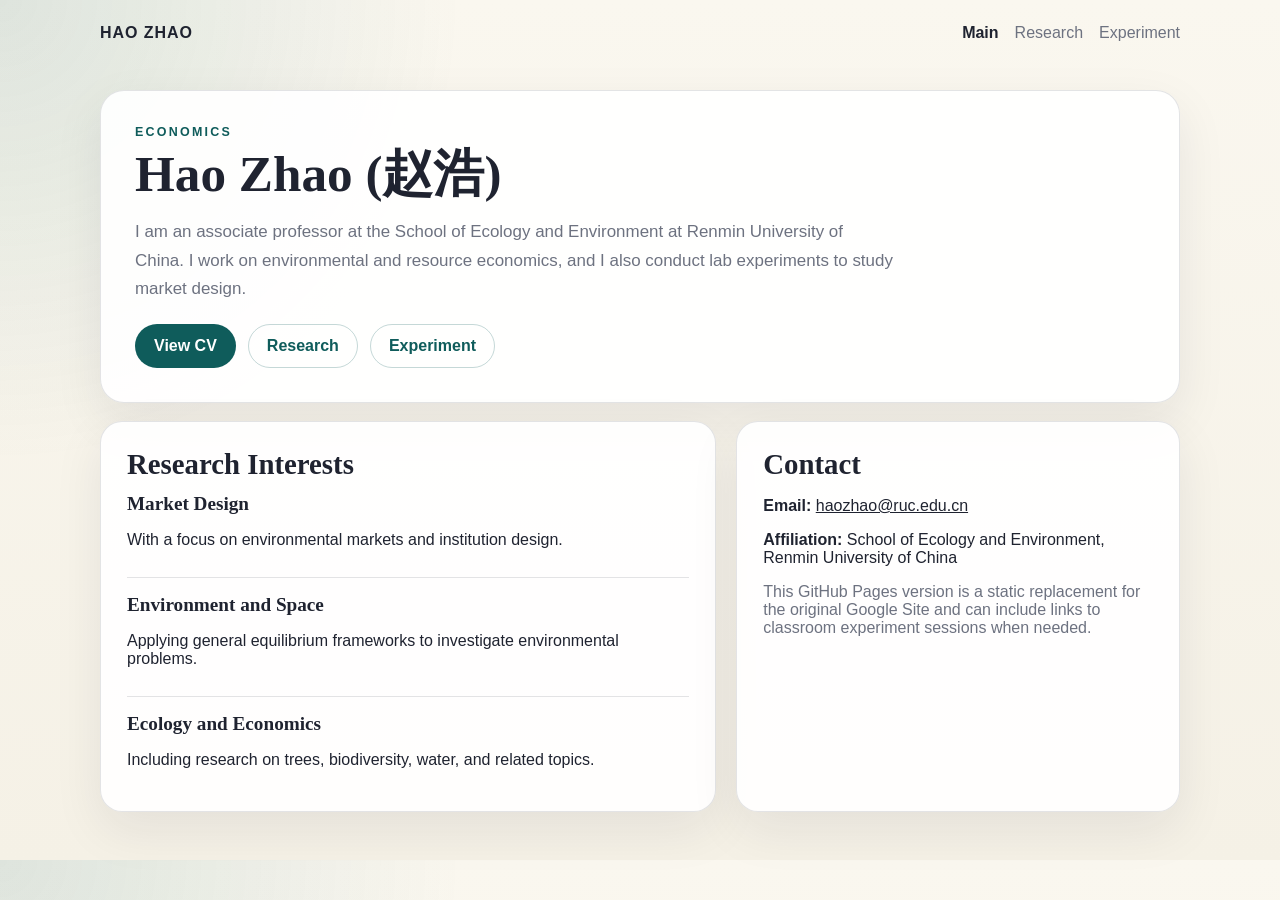
==== index.html @ 8e11f378 "Initial GitHub Pages site" ====
<!doctype html>
<html lang="en">
  <head>
    <meta charset="UTF-8" />
    <meta name="viewport" content="width=device-width, initial-scale=1.0" />
    <title>Hao Zhao | Economics</title>
    <link rel="stylesheet" href="./assets/site.css" />
  </head>
  <body>
    <div class="site-shell">
      <header class="hero">
        <nav class="top-nav">
          <a class="brand" href="./index.html">Hao Zhao</a>
          <div class="nav-links">
            <a href="./index.html" aria-current="page">Main</a>
            <a href="./research.html">Research</a>
            <a href="./experiment.html">Experiment</a>
          </div>
        </nav>

        <div class="hero-copy">
          <p class="eyebrow">Economics</p>
          <h1>Hao Zhao (赵浩)</h1>
          <p class="lead">
            I am an associate professor at the School of Ecology and Environment at Renmin University of
            China. I work on environmental and resource economics, and I also conduct lab experiments to
            study market design.
          </p>
          <div class="action-row">
            <a class="button" href="https://drive.google.com" target="_blank" rel="noreferrer">View CV</a>
            <a class="button secondary" href="./research.html">Research</a>
            <a class="button secondary" href="./experiment.html">Experiment</a>
          </div>
        </div>
      </header>

      <main class="content-grid">
        <section class="panel">
          <h2>Research Interests</h2>
          <div class="interest-list">
            <article>
              <h3>Market Design</h3>
              <p>With a focus on environmental markets and institution design.</p>
            </article>
            <article>
              <h3>Environment and Space</h3>
              <p>Applying general equilibrium frameworks to investigate environmental problems.</p>
            </article>
            <article>
              <h3>Ecology and Economics</h3>
              <p>Including research on trees, biodiversity, water, and related topics.</p>
            </article>
          </div>
        </section>

        <section class="panel">
          <h2>Contact</h2>
          <p><strong>Email:</strong> <a href="mailto:haozhao@ruc.edu.cn">haozhao@ruc.edu.cn</a></p>
          <p>
            <strong>Affiliation:</strong> School of Ecology and Environment, Renmin University of China
          </p>
          <p class="muted-note">
            This GitHub Pages version is a static replacement for the original Google Site and can include
            links to classroom experiment sessions when needed.
          </p>
        </section>
      </main>
    </div>
  </body>
</html>
---- assets/site.css ----
:root {
  --page: #f5f1e6;
  --surface: rgba(255, 255, 255, 0.92);
  --ink: #1f2330;
  --muted: #6d7280;
  --line: rgba(31, 35, 48, 0.12);
  --accent: #0f5c5b;
  --accent-soft: #dcefed;
  --shadow: 0 18px 50px rgba(22, 27, 45, 0.08);
}

* {
  box-sizing: border-box;
}

body {
  margin: 0;
  color: var(--ink);
  background:
    radial-gradient(circle at top left, rgba(15, 92, 91, 0.12), transparent 30%),
    linear-gradient(180deg, #faf7ef 0%, var(--page) 100%);
  font-family: "Avenir Next", "Segoe UI", sans-serif;
}

a {
  color: inherit;
}

.site-shell {
  width: min(1080px, calc(100vw - 32px));
  margin: 0 auto 48px;
}

.hero,
.subhero {
  padding: 24px 0 18px;
}

.top-nav {
  display: flex;
  justify-content: space-between;
  align-items: center;
  gap: 16px;
  margin-bottom: 48px;
}

.brand {
  text-decoration: none;
  font-weight: 700;
  letter-spacing: 0.06em;
  text-transform: uppercase;
}

.nav-links {
  display: flex;
  flex-wrap: wrap;
  gap: 16px;
}

.nav-links a {
  text-decoration: none;
  color: var(--muted);
}

.nav-links a[aria-current="page"] {
  color: var(--ink);
  font-weight: 700;
}

.hero-copy {
  background: var(--surface);
  border: 1px solid var(--line);
  border-radius: 24px;
  padding: 34px;
  box-shadow: var(--shadow);
}

.hero-copy.compact {
  padding: 28px 32px;
}

.eyebrow {
  margin: 0 0 8px;
  letter-spacing: 0.18em;
  text-transform: uppercase;
  color: var(--accent);
  font-size: 0.78rem;
  font-weight: 700;
}

h1,
h2,
h3 {
  margin: 0 0 12px;
  font-family: "Iowan Old Style", "Palatino Linotype", "Book Antiqua", Georgia, serif;
}

h1 {
  font-size: clamp(2.3rem, 4vw, 4rem);
  line-height: 1.05;
}

h2 {
  font-size: 1.8rem;
}

h3 {
  font-size: 1.2rem;
}

.lead {
  max-width: 760px;
  font-size: 1.06rem;
  line-height: 1.7;
  color: var(--muted);
}

.action-row {
  display: flex;
  flex-wrap: wrap;
  gap: 12px;
  margin-top: 20px;
}

.button {
  display: inline-flex;
  align-items: center;
  justify-content: center;
  min-height: 44px;
  padding: 0 18px;
  border-radius: 999px;
  border: 1px solid transparent;
  background: var(--accent);
  color: white;
  text-decoration: none;
  font-weight: 700;
}

.button.secondary {
  background: transparent;
  color: var(--accent);
  border-color: rgba(15, 92, 91, 0.24);
}

.content-grid,
.stack {
  display: grid;
  gap: 20px;
}

.content-grid {
  grid-template-columns: 1.25fr 0.9fr;
}

.panel {
  background: var(--surface);
  border: 1px solid var(--line);
  border-radius: 22px;
  padding: 26px;
  box-shadow: var(--shadow);
}

.interest-list {
  display: grid;
  gap: 16px;
}

.interest-list article {
  padding-bottom: 12px;
  border-bottom: 1px solid var(--line);
}

.interest-list article:last-child {
  border-bottom: none;
  padding-bottom: 0;
}

.paper-list {
  margin: 0;
  padding-left: 18px;
  display: grid;
  gap: 14px;
}

.paper-list li {
  display: grid;
  gap: 4px;
}

.paper-list span {
  color: var(--muted);
  line-height: 1.55;
}

.link-grid {
  display: grid;
  gap: 16px;
}

.link-card {
  padding: 18px;
  border: 1px solid var(--line);
  border-radius: 18px;
  background: linear-gradient(180deg, white 0%, var(--accent-soft) 100%);
}

.muted-note,
code {
  color: var(--muted);
}

code {
  background: rgba(31, 35, 48, 0.06);
  padding: 2px 6px;
  border-radius: 6px;
}

@media (max-width: 860px) {
  .content-grid {
    grid-template-columns: 1fr;
  }

  .top-nav {
    flex-direction: column;
    align-items: flex-start;
  }

  .hero-copy,
  .hero-copy.compact,
  .panel {
    padding: 22px;
  }
}
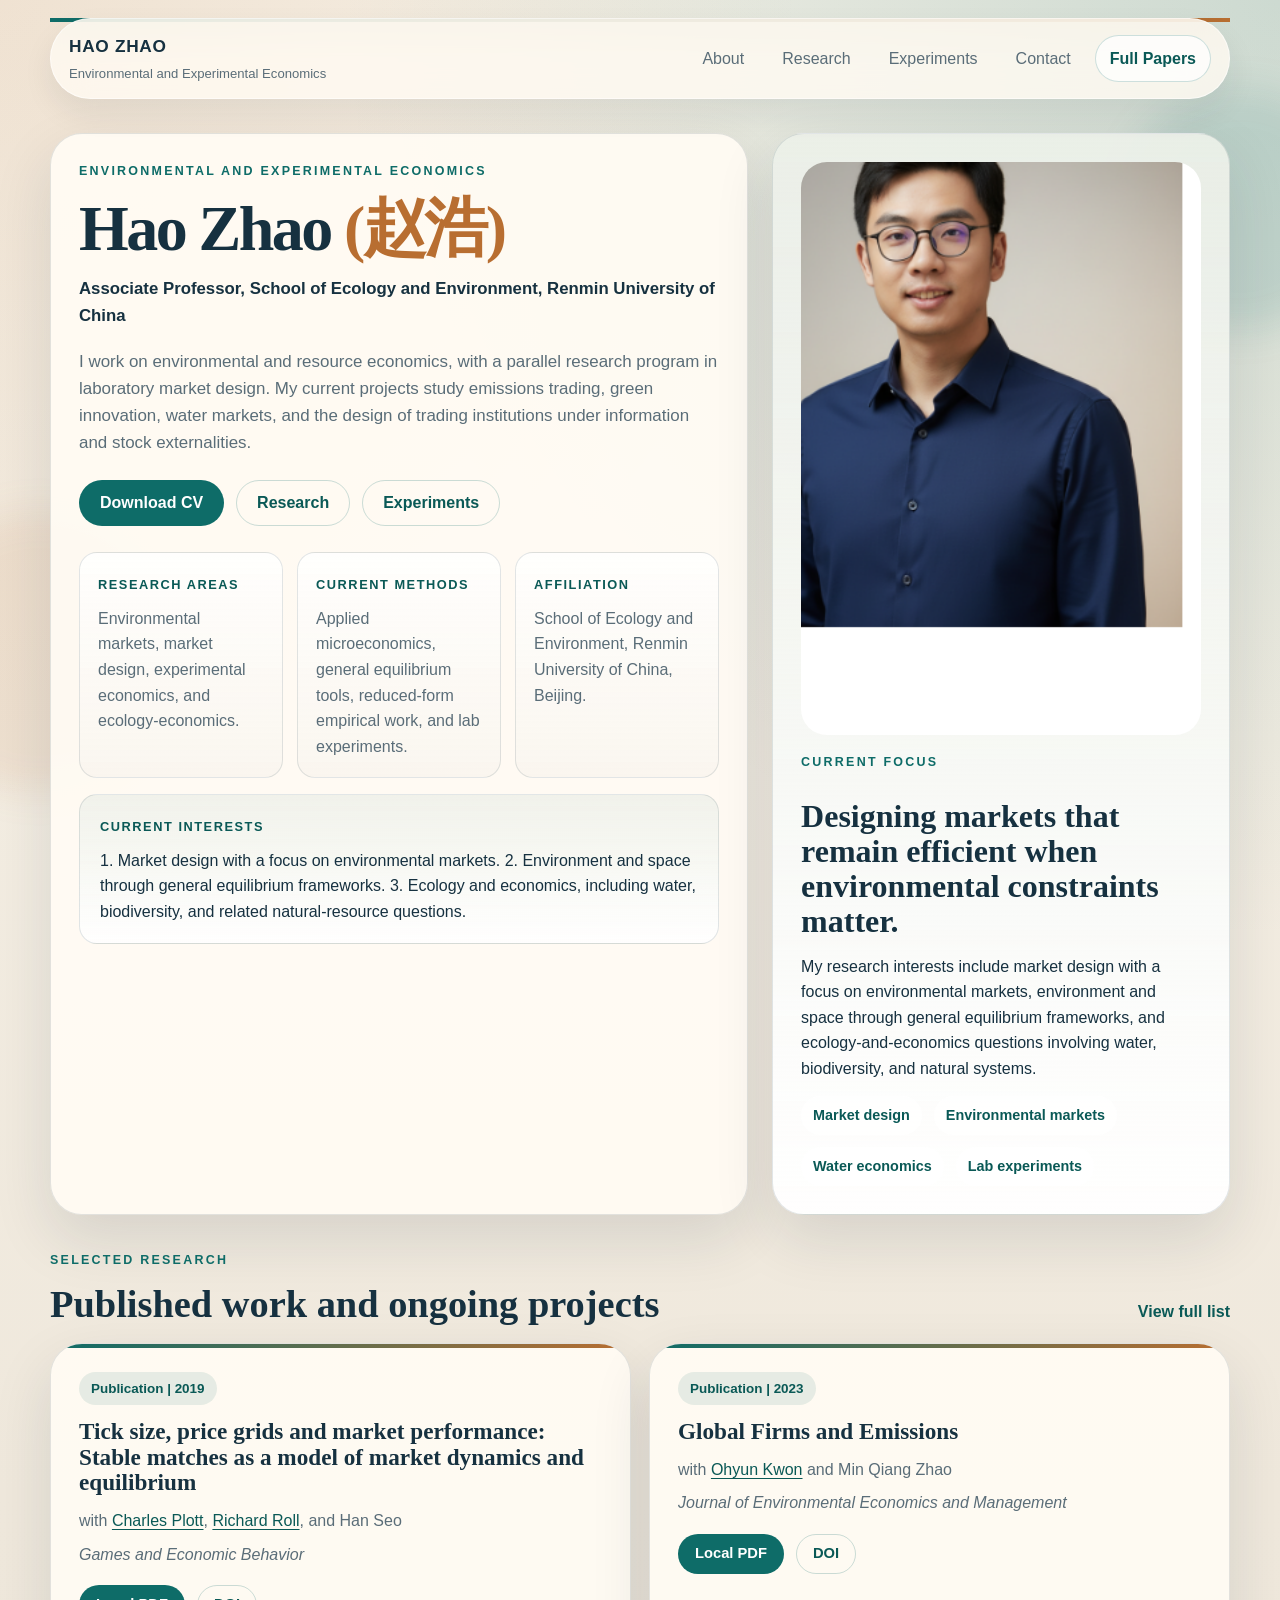
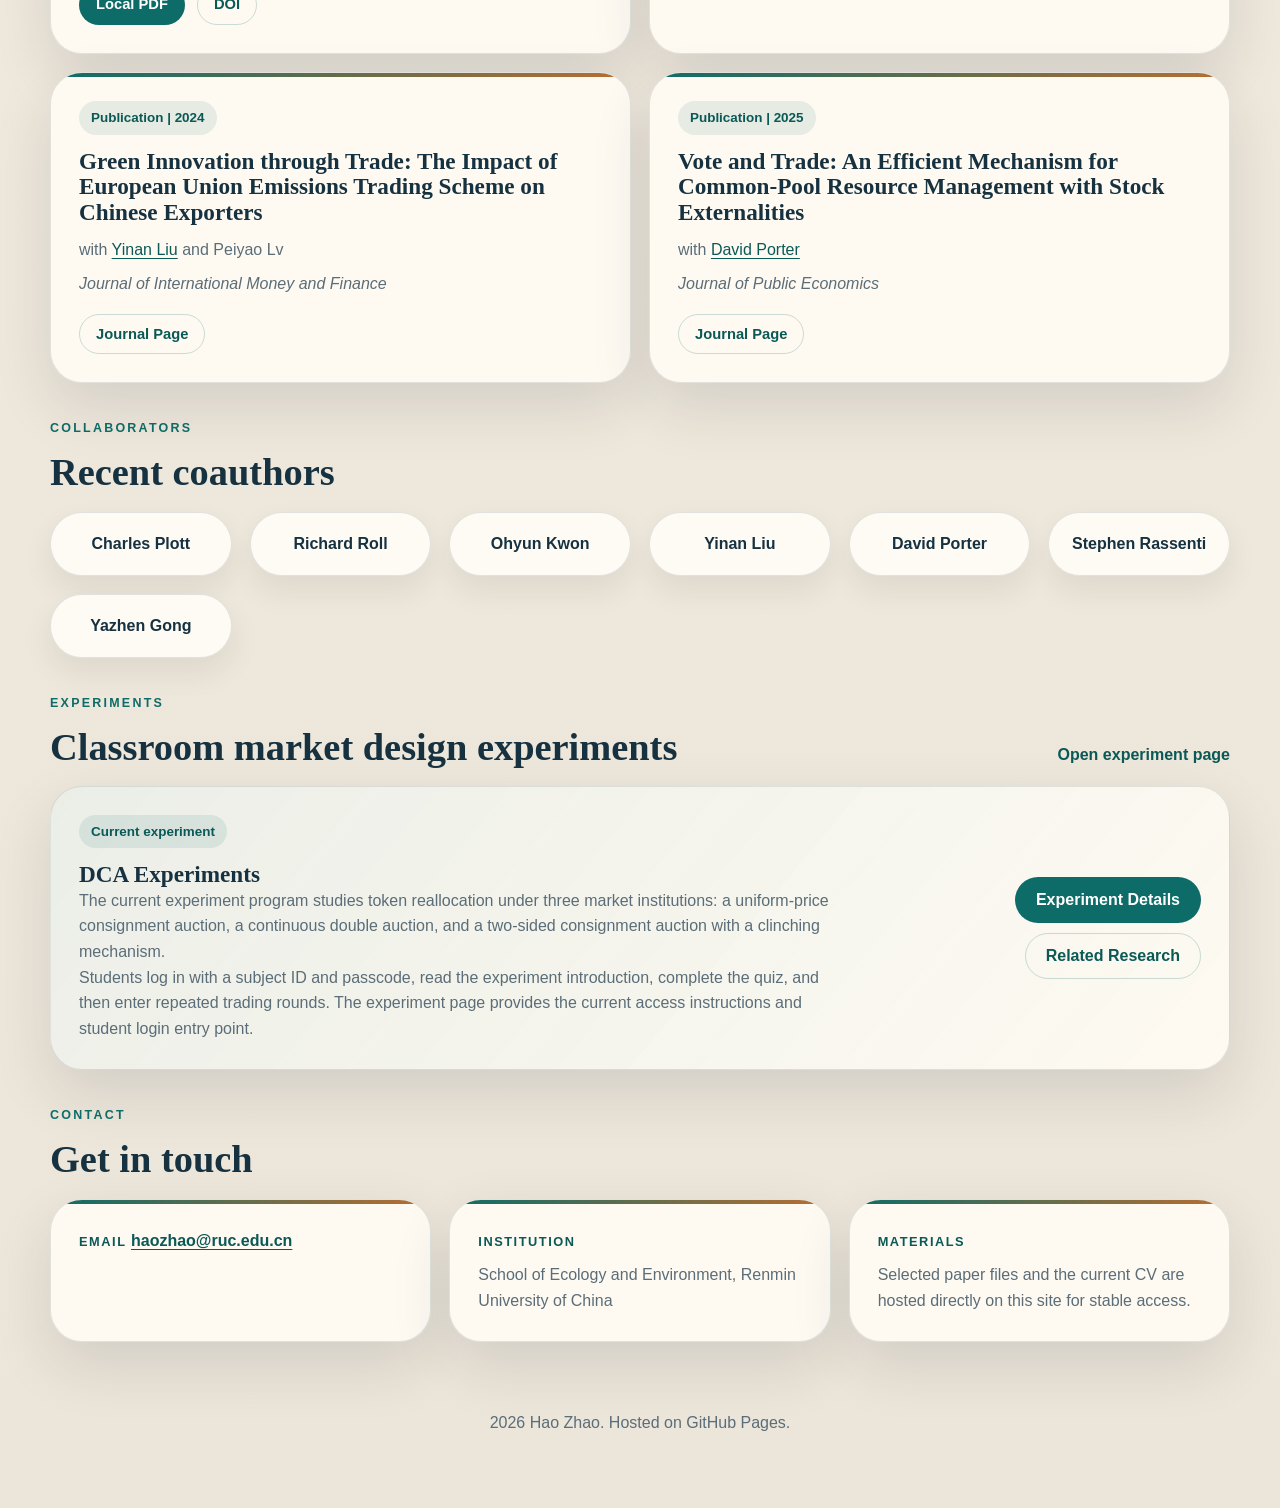
==== commit 01c9fba5: "Redesign personal site and host paper files" ====
--- a/index.html
+++ b/index.html
@@ -3,68 +3,326 @@
   <head>
     <meta charset="UTF-8" />
     <meta name="viewport" content="width=device-width, initial-scale=1.0" />
-    <title>Hao Zhao | Economics</title>
+    <title>Hao Zhao | Environmental and Experimental Economics</title>
+    <meta
+      name="description"
+      content="Hao Zhao is an associate professor at Renmin University of China working on environmental and resource economics, market design, and laboratory experiments."
+    />
     <link rel="stylesheet" href="./assets/site.css" />
   </head>
   <body>
-    <div class="site-shell">
-      <header class="hero">
-        <nav class="top-nav">
-          <a class="brand" href="./index.html">Hao Zhao</a>
-          <div class="nav-links">
-            <a href="./index.html" aria-current="page">Main</a>
-            <a href="./research.html">Research</a>
-            <a href="./experiment.html">Experiment</a>
-          </div>
+    <div class="page-shell">
+      <header class="top-nav">
+        <a class="brand-lockup" href="./index.html" aria-current="page">
+          <span class="brand-name">Hao Zhao</span>
+          <span class="brand-subtitle">Environmental and Experimental Economics</span>
+        </a>
+        <nav class="nav-links" aria-label="Main navigation">
+          <a href="#about">About</a>
+          <a href="#research">Research</a>
+          <a href="#experiments">Experiments</a>
+          <a href="#contact">Contact</a>
+          <a class="nav-button" href="./research.html">Full Papers</a>
         </nav>
-
-        <div class="hero-copy">
-          <p class="eyebrow">Economics</p>
-          <h1>Hao Zhao (赵浩)</h1>
-          <p class="lead">
-            I am an associate professor at the School of Ecology and Environment at Renmin University of
-            China. I work on environmental and resource economics, and I also conduct lab experiments to
-            study market design.
-          </p>
-          <div class="action-row">
-            <a class="button" href="https://drive.google.com" target="_blank" rel="noreferrer">View CV</a>
-            <a class="button secondary" href="./research.html">Research</a>
-            <a class="button secondary" href="./experiment.html">Experiment</a>
-          </div>
-        </div>
       </header>
 
-      <main class="content-grid">
-        <section class="panel">
-          <h2>Research Interests</h2>
-          <div class="interest-list">
-            <article>
-              <h3>Market Design</h3>
-              <p>With a focus on environmental markets and institution design.</p>
-            </article>
-            <article>
-              <h3>Environment and Space</h3>
-              <p>Applying general equilibrium frameworks to investigate environmental problems.</p>
-            </article>
-            <article>
-              <h3>Ecology and Economics</h3>
-              <p>Including research on trees, biodiversity, water, and related topics.</p>
-            </article>
-          </div>
-        </section>
-
-        <section class="panel">
-          <h2>Contact</h2>
-          <p><strong>Email:</strong> <a href="mailto:haozhao@ruc.edu.cn">haozhao@ruc.edu.cn</a></p>
-          <p>
-            <strong>Affiliation:</strong> School of Ecology and Environment, Renmin University of China
-          </p>
-          <p class="muted-note">
-            This GitHub Pages version is a static replacement for the original Google Site and can include
-            links to classroom experiment sessions when needed.
-          </p>
+      <main>
+        <section class="hero-grid" id="about">
+          <article class="hero-panel hero-copy">
+            <p class="eyebrow">Environmental and Experimental Economics</p>
+            <h1 class="hero-title">Hao Zhao <span>(赵浩)</span></h1>
+            <p class="hero-subtitle">
+              Associate Professor, School of Ecology and Environment, Renmin University of China
+            </p>
+            <p class="hero-lead">
+              I work on environmental and resource economics, with a parallel research program in
+              laboratory market design. My current projects study emissions trading, green innovation,
+              water markets, and the design of trading institutions under information and stock
+              externalities.
+            </p>
+            <div class="hero-actions">
+              <a class="button" href="./assets/files/Hao_Zhao_CV.pdf" target="_blank" rel="noreferrer"
+                >Download CV</a
+              >
+              <a class="button secondary" href="./research.html">Research</a>
+              <a class="button secondary" href="./experiment.html">Experiments</a>
+            </div>
+            <div class="detail-grid">
+              <article class="detail-card">
+                <span class="detail-label">Research areas</span>
+                <p>Environmental markets, market design, experimental economics, and ecology-economics.</p>
+              </article>
+              <article class="detail-card">
+                <span class="detail-label">Current methods</span>
+                <p>Applied microeconomics, general equilibrium tools, reduced-form empirical work, and lab experiments.</p>
+              </article>
+              <article class="detail-card">
+                <span class="detail-label">Affiliation</span>
+                <p>School of Ecology and Environment, Renmin University of China, Beijing.</p>
+              </article>
+            </div>
+            <div class="hero-note">
+              <span class="detail-label">Current interests</span>
+              <p>
+                1. Market design with a focus on environmental markets. 2. Environment and space through
+                general equilibrium frameworks. 3. Ecology and economics, including water, biodiversity,
+                and related natural-resource questions.
+              </p>
+            </div>
+          </article>
+
+          <aside class="hero-panel profile-panel">
+            <div class="portrait-frame">
+              <img src="./assets/images/hao-zhao.png" alt="Portrait of Hao Zhao" />
+            </div>
+            <div class="profile-copy">
+              <p class="eyebrow">Current Focus</p>
+              <h2>Designing markets that remain efficient when environmental constraints matter.</h2>
+              <p>
+                My research interests include market design with a focus on environmental markets,
+                environment and space through general equilibrium frameworks, and ecology-and-economics
+                questions involving water, biodiversity, and natural systems.
+              </p>
+              <div class="tag-row" aria-label="Research themes">
+                <span class="tag">Market design</span>
+                <span class="tag">Environmental markets</span>
+                <span class="tag">Water economics</span>
+                <span class="tag">Lab experiments</span>
+              </div>
+            </div>
+          </aside>
+        </section>
+
+        <section class="section" id="research">
+          <div class="section-head">
+            <div>
+              <p class="eyebrow">Selected Research</p>
+              <h2>Published work and ongoing projects</h2>
+            </div>
+            <a class="text-link" href="./research.html">View full list</a>
+          </div>
+          <div class="card-grid publication-grid">
+            <article class="paper-card">
+              <span class="paper-badge">Publication | 2019</span>
+              <h3>
+                Tick size, price grids and market performance: Stable matches as a model of market
+                dynamics and equilibrium
+              </h3>
+              <p class="paper-meta">
+                with
+                <a href="https://www.hss.caltech.edu/people/charles-r-plott" target="_blank" rel="noreferrer"
+                  >Charles Plott</a
+                >,
+                <a
+                  href="https://www.anderson.ucla.edu/faculty-and-research/finance/faculty/roll"
+                  target="_blank"
+                  rel="noreferrer"
+                  >Richard Roll</a
+                >, and Han Seo
+              </p>
+              <p class="paper-venue">Games and Economic Behavior</p>
+              <div class="paper-actions">
+                <a
+                  class="button small"
+                  href="./assets/files/tick-size-price-grids-and-market-performance.pdf"
+                  target="_blank"
+                  rel="noreferrer"
+                  >Local PDF</a
+                >
+                <a
+                  class="button small secondary"
+                  href="https://doi.org/10.1016/j.geb.2019.08.004"
+                  target="_blank"
+                  rel="noreferrer"
+                  >DOI</a
+                >
+              </div>
+            </article>
+
+            <article class="paper-card">
+              <span class="paper-badge">Publication | 2023</span>
+              <h3>Global Firms and Emissions</h3>
+              <p class="paper-meta">
+                with
+                <a href="https://www.lebow.drexel.edu/people/ohyunkwon" target="_blank" rel="noreferrer"
+                  >Ohyun Kwon</a
+                >
+                and Min Qiang Zhao
+              </p>
+              <p class="paper-venue">Journal of Environmental Economics and Management</p>
+              <div class="paper-actions">
+                <a
+                  class="button small"
+                  href="./assets/files/global-firms-and-emissions.pdf"
+                  target="_blank"
+                  rel="noreferrer"
+                  >Local PDF</a
+                >
+                <a
+                  class="button small secondary"
+                  href="https://doi.org/10.1016/j.jeem.2022.102772"
+                  target="_blank"
+                  rel="noreferrer"
+                  >DOI</a
+                >
+              </div>
+            </article>
+
+            <article class="paper-card">
+              <span class="paper-badge">Publication | 2024</span>
+              <h3>
+                Green Innovation through Trade: The Impact of European Union Emissions Trading Scheme on
+                Chinese Exporters
+              </h3>
+              <p class="paper-meta">
+                with
+                <a
+                  href="https://ae.ruc.edu.cn/home/People/Faculty/SortbyDepartment/ResearchInstituteofPeaceandDevelopmentEconomics/SDGandDevelopmentStrategiesandAidsofLessDevelopedAreas/liuyinanP/index.htm"
+                  target="_blank"
+                  rel="noreferrer"
+                  >Yinan Liu</a
+                >
+                and Peiyao Lv
+              </p>
+              <p class="paper-venue">Journal of International Money and Finance</p>
+              <div class="paper-actions">
+                <a
+                  class="button small secondary"
+                  href="https://doi.org/10.1016/j.jimonfin.2024.103215"
+                  target="_blank"
+                  rel="noreferrer"
+                  >Journal Page</a
+                >
+              </div>
+            </article>
+
+            <article class="paper-card">
+              <span class="paper-badge">Publication | 2025</span>
+              <h3>
+                Vote and Trade: An Efficient Mechanism for Common-Pool Resource Management with Stock
+                Externalities
+              </h3>
+              <p class="paper-meta">
+                with
+                <a href="https://www.chapman.edu/our-faculty/david-porter.aspx" target="_blank" rel="noreferrer"
+                  >David Porter</a
+                >
+              </p>
+              <p class="paper-venue">Journal of Public Economics</p>
+              <div class="paper-actions">
+                <a
+                  class="button small secondary"
+                  href="https://doi.org/10.1016/j.jpubeco.2025.105448"
+                  target="_blank"
+                  rel="noreferrer"
+                  >Journal Page</a
+                >
+              </div>
+            </article>
+          </div>
+        </section>
+
+        <section class="section">
+          <div class="section-head">
+            <div>
+              <p class="eyebrow">Collaborators</p>
+              <h2>Recent coauthors</h2>
+            </div>
+          </div>
+          <div class="coauthor-grid">
+            <a class="coauthor-pill" href="https://www.hss.caltech.edu/people/charles-r-plott" target="_blank" rel="noreferrer"
+              >Charles Plott</a
+            >
+            <a
+              class="coauthor-pill"
+              href="https://www.anderson.ucla.edu/faculty-and-research/finance/faculty/roll"
+              target="_blank"
+              rel="noreferrer"
+              >Richard Roll</a
+            >
+            <a class="coauthor-pill" href="https://www.lebow.drexel.edu/people/ohyunkwon" target="_blank" rel="noreferrer"
+              >Ohyun Kwon</a
+            >
+            <a
+              class="coauthor-pill"
+              href="https://ae.ruc.edu.cn/home/People/Faculty/SortbyDepartment/ResearchInstituteofPeaceandDevelopmentEconomics/SDGandDevelopmentStrategiesandAidsofLessDevelopedAreas/liuyinanP/index.htm"
+              target="_blank"
+              rel="noreferrer"
+              >Yinan Liu</a
+            >
+            <a class="coauthor-pill" href="https://www.chapman.edu/our-faculty/david-porter.aspx" target="_blank" rel="noreferrer"
+              >David Porter</a
+            >
+            <a class="coauthor-pill" href="https://www.chapman.edu/our-faculty/stephen-rassenti.aspx" target="_blank" rel="noreferrer"
+              >Stephen Rassenti</a
+            >
+            <a class="coauthor-pill" href="https://see.ruc.edu.cn/en/Faculty/DepartmentofEcologicalandEnvironmentalEconomics/index.htm" target="_blank" rel="noreferrer"
+              >Yazhen Gong</a
+            >
+          </div>
+        </section>
+
+        <section class="section" id="experiments">
+          <div class="section-head">
+            <div>
+              <p class="eyebrow">Experiments</p>
+              <h2>Classroom market design experiments</h2>
+            </div>
+            <a class="text-link" href="./experiment.html">Open experiment page</a>
+          </div>
+          <article class="feature-panel">
+            <div class="feature-copy">
+              <span class="paper-badge">Current experiment</span>
+              <h3>DCA Experiments</h3>
+              <p>
+                The current experiment program studies token reallocation under three market institutions:
+                a uniform-price consignment auction, a continuous double auction, and a two-sided
+                consignment auction with a clinching mechanism.
+              </p>
+              <p>
+                Students log in with a subject ID and passcode, read the experiment introduction, complete
+                the quiz, and then enter repeated trading rounds. The experiment page provides the current
+                access instructions and student login entry point.
+              </p>
+            </div>
+            <div class="feature-actions">
+              <a class="button" href="./experiment.html">Experiment Details</a>
+              <a class="button secondary" href="./research.html">Related Research</a>
+            </div>
+          </article>
+        </section>
+
+        <section class="section" id="contact">
+          <div class="section-head">
+            <div>
+              <p class="eyebrow">Contact</p>
+              <h2>Get in touch</h2>
+            </div>
+          </div>
+          <div class="contact-grid">
+            <article class="contact-card">
+              <span class="detail-label">Email</span>
+              <a class="contact-link" href="mailto:haozhao@ruc.edu.cn">haozhao@ruc.edu.cn</a>
+            </article>
+            <article class="contact-card">
+              <span class="detail-label">Institution</span>
+              <p>School of Ecology and Environment, Renmin University of China</p>
+            </article>
+            <article class="contact-card">
+              <span class="detail-label">Materials</span>
+              <p>
+                Selected paper files and the current CV are hosted directly on this site for stable access.
+              </p>
+            </article>
+          </div>
         </section>
       </main>
+
+      <footer class="site-footer">
+        <p><span id="current-year"></span> Hao Zhao. Hosted on GitHub Pages.</p>
+      </footer>
     </div>
+
+    <script src="./assets/site.js"></script>
   </body>
 </html>
--- a/assets/site.css
+++ b/assets/site.css
@@ -1,233 +1,667 @@
 :root {
-  --page: #f5f1e6;
-  --surface: rgba(255, 255, 255, 0.92);
-  --ink: #1f2330;
-  --muted: #6d7280;
-  --line: rgba(31, 35, 48, 0.12);
-  --accent: #0f5c5b;
-  --accent-soft: #dcefed;
-  --shadow: 0 18px 50px rgba(22, 27, 45, 0.08);
+  --bg: #efe8dc;
+  --bg-deep: #e4dac8;
+  --surface: rgba(255, 251, 244, 0.94);
+  --surface-strong: #fffdf8;
+  --ink: #163140;
+  --muted: #5a6d78;
+  --line: rgba(22, 49, 64, 0.12);
+  --accent: #0e6c68;
+  --accent-strong: #0a5956;
+  --warm: #b86e31;
+  --shadow: 0 24px 60px rgba(23, 40, 54, 0.12);
+  --shadow-soft: 0 14px 30px rgba(23, 40, 54, 0.08);
+  --radius-xl: 32px;
+  --radius-lg: 24px;
+  --radius-md: 18px;
 }
 
 * {
   box-sizing: border-box;
+}
+
+html {
+  scroll-behavior: smooth;
 }
 
 body {
   margin: 0;
   color: var(--ink);
   background:
-    radial-gradient(circle at top left, rgba(15, 92, 91, 0.12), transparent 30%),
-    linear-gradient(180deg, #faf7ef 0%, var(--page) 100%);
-  font-family: "Avenir Next", "Segoe UI", sans-serif;
+    radial-gradient(circle at top left, rgba(184, 110, 49, 0.12), transparent 24%),
+    radial-gradient(circle at top right, rgba(14, 108, 104, 0.18), transparent 28%),
+    linear-gradient(180deg, #f7f2e8 0%, var(--bg) 48%, #ece5d9 100%);
+  font-family: Aptos, "Segoe UI", Tahoma, sans-serif;
+  line-height: 1.6;
+}
+
+body::before,
+body::after {
+  content: "";
+  position: fixed;
+  pointer-events: none;
+  z-index: 0;
+  filter: blur(18px);
+}
+
+body::before {
+  top: 10%;
+  right: -80px;
+  width: 240px;
+  height: 240px;
+  border-radius: 50%;
+  background: rgba(14, 108, 104, 0.12);
+}
+
+body::after {
+  bottom: 12%;
+  left: -100px;
+  width: 280px;
+  height: 280px;
+  border-radius: 50%;
+  background: rgba(184, 110, 49, 0.1);
+}
+
+img {
+  display: block;
+  max-width: 100%;
 }
 
 a {
   color: inherit;
-}
-
-.site-shell {
-  width: min(1080px, calc(100vw - 32px));
-  margin: 0 auto 48px;
-}
-
-.hero,
-.subhero {
-  padding: 24px 0 18px;
+  text-decoration-thickness: 0.08em;
+  text-underline-offset: 0.18em;
+}
+
+p {
+  margin: 0;
+}
+
+h1,
+h2,
+h3 {
+  margin: 0;
+  font-family: "Palatino Linotype", "Book Antiqua", Georgia, serif;
+  line-height: 1.1;
+}
+
+.page-shell {
+  position: relative;
+  z-index: 1;
+  width: min(1180px, calc(100vw - 32px));
+  margin: 0 auto;
+  padding-bottom: 72px;
 }
 
 .top-nav {
+  position: sticky;
+  top: 14px;
+  z-index: 20;
   display: flex;
   justify-content: space-between;
   align-items: center;
-  gap: 16px;
-  margin-bottom: 48px;
-}
-
-.brand {
+  gap: 18px;
+  margin: 18px 0 34px;
+  padding: 14px 18px;
+  border: 1px solid rgba(255, 255, 255, 0.55);
+  border-radius: 999px;
+  background: rgba(255, 250, 242, 0.82);
+  backdrop-filter: blur(18px);
+  box-shadow: var(--shadow-soft);
+}
+
+.brand-lockup {
+  display: grid;
+  gap: 2px;
   text-decoration: none;
-  font-weight: 700;
-  letter-spacing: 0.06em;
+}
+
+.brand-name {
+  font-size: 1.08rem;
+  font-weight: 800;
+  letter-spacing: 0.04em;
   text-transform: uppercase;
+}
+
+.brand-subtitle {
+  color: var(--muted);
+  font-size: 0.82rem;
 }
 
 .nav-links {
   display: flex;
   flex-wrap: wrap;
-  gap: 16px;
+  align-items: center;
+  justify-content: flex-end;
+  gap: 10px;
 }
 
 .nav-links a {
+  padding: 10px 14px;
+  border-radius: 999px;
+  color: var(--muted);
   text-decoration: none;
-  color: var(--muted);
+  transition:
+    background 0.2s ease,
+    color 0.2s ease,
+    transform 0.2s ease;
+}
+
+.nav-links a:hover,
+.nav-links a:focus-visible {
+  color: var(--ink);
+  background: rgba(255, 255, 255, 0.72);
+  transform: translateY(-1px);
 }
 
 .nav-links a[aria-current="page"] {
   color: var(--ink);
-  font-weight: 700;
-}
-
-.hero-copy {
+  background: rgba(14, 108, 104, 0.1);
+  font-weight: 700;
+}
+
+.nav-button {
+  border: 1px solid rgba(14, 108, 104, 0.2);
+  color: var(--accent-strong) !important;
+  background: rgba(255, 255, 255, 0.72);
+  font-weight: 700;
+}
+
+.hero-grid,
+.subhero-grid {
+  display: grid;
+  gap: 24px;
+  margin-bottom: 30px;
+}
+
+.hero-grid {
+  grid-template-columns: minmax(0, 1.25fr) minmax(300px, 0.82fr);
+}
+
+.subhero-grid {
+  grid-template-columns: minmax(0, 1.22fr) minmax(280px, 0.78fr);
+}
+
+.hero-panel,
+.feature-panel,
+.contact-card,
+.paper-card,
+.info-card,
+.step-card,
+.detail-card,
+.live-access-card,
+.sidebar-note {
+  border: 1px solid var(--line);
+  border-radius: var(--radius-xl);
   background: var(--surface);
-  border: 1px solid var(--line);
-  border-radius: 24px;
-  padding: 34px;
   box-shadow: var(--shadow);
 }
 
-.hero-copy.compact {
-  padding: 28px 32px;
+.hero-copy,
+.profile-panel,
+.sidebar-note,
+.feature-panel,
+.contact-card,
+.paper-card,
+.info-card,
+.step-card,
+.live-access-card {
+  padding: 28px;
 }
 
 .eyebrow {
-  margin: 0 0 8px;
+  margin-bottom: 12px;
+  color: var(--accent);
+  font-size: 0.78rem;
+  font-weight: 800;
   letter-spacing: 0.18em;
   text-transform: uppercase;
-  color: var(--accent);
-  font-size: 0.78rem;
-  font-weight: 700;
-}
-
-h1,
-h2,
-h3 {
-  margin: 0 0 12px;
-  font-family: "Iowan Old Style", "Palatino Linotype", "Book Antiqua", Georgia, serif;
-}
-
-h1 {
-  font-size: clamp(2.3rem, 4vw, 4rem);
-  line-height: 1.05;
-}
-
-h2 {
-  font-size: 1.8rem;
-}
-
-h3 {
-  font-size: 1.2rem;
-}
-
-.lead {
-  max-width: 760px;
+}
+
+.hero-title {
+  font-size: clamp(2.8rem, 5vw, 4.8rem);
+  letter-spacing: -0.04em;
+}
+
+.hero-title span {
+  color: var(--warm);
+}
+
+.hero-subtitle {
+  margin-top: 12px;
+  color: var(--ink);
+  font-size: 1.05rem;
+  font-weight: 700;
+}
+
+.hero-lead {
+  margin-top: 18px;
+  max-width: 720px;
+  color: var(--muted);
   font-size: 1.06rem;
-  line-height: 1.7;
-  color: var(--muted);
-}
-
-.action-row {
+}
+
+.hero-actions,
+.paper-actions,
+.tag-row {
   display: flex;
   flex-wrap: wrap;
   gap: 12px;
-  margin-top: 20px;
+}
+
+.hero-actions {
+  margin-top: 24px;
 }
 
 .button {
   display: inline-flex;
   align-items: center;
   justify-content: center;
-  min-height: 44px;
-  padding: 0 18px;
+  min-height: 46px;
+  padding: 0 20px;
   border-radius: 999px;
   border: 1px solid transparent;
   background: var(--accent);
-  color: white;
+  color: #fff;
+  font-weight: 700;
   text-decoration: none;
-  font-weight: 700;
+  transition:
+    transform 0.2s ease,
+    box-shadow 0.2s ease,
+    background 0.2s ease;
+}
+
+.button:hover,
+.button:focus-visible {
+  transform: translateY(-1px);
+  box-shadow: 0 14px 24px rgba(14, 108, 104, 0.24);
+  background: var(--accent-strong);
 }
 
 .button.secondary {
   background: transparent;
-  color: var(--accent);
-  border-color: rgba(15, 92, 91, 0.24);
-}
-
-.content-grid,
-.stack {
-  display: grid;
+  color: var(--accent-strong);
+  border-color: rgba(14, 108, 104, 0.22);
+  box-shadow: none;
+}
+
+.button.secondary:hover,
+.button.secondary:focus-visible {
+  background: rgba(14, 108, 104, 0.08);
+}
+
+.button.small {
+  min-height: 40px;
+  padding: 0 16px;
+  font-size: 0.92rem;
+}
+
+.text-link {
+  color: var(--accent-strong);
+  font-weight: 700;
+  text-decoration: none;
+}
+
+.detail-grid {
+  display: grid;
+  grid-template-columns: repeat(3, minmax(0, 1fr));
+  gap: 14px;
+  margin-top: 26px;
+}
+
+.hero-note {
+  margin-top: 16px;
+  padding: 18px 20px;
+  border: 1px solid var(--line);
+  border-radius: var(--radius-md);
+  background: linear-gradient(180deg, rgba(14, 108, 104, 0.06), rgba(255, 255, 255, 0.9));
+}
+
+.detail-card {
+  padding: 18px;
+  border-radius: var(--radius-md);
+  background: linear-gradient(180deg, rgba(255, 255, 255, 0.8), rgba(250, 246, 239, 0.95));
+  box-shadow: none;
+}
+
+.detail-label {
+  display: inline-block;
+  margin-bottom: 10px;
+  color: var(--accent-strong);
+  font-size: 0.8rem;
+  font-weight: 800;
+  letter-spacing: 0.12em;
+  text-transform: uppercase;
+}
+
+.profile-panel {
+  display: grid;
+  gap: 18px;
+  align-content: start;
+  background:
+    linear-gradient(180deg, rgba(14, 108, 104, 0.08), rgba(255, 255, 255, 0.92)),
+    var(--surface);
+}
+
+.portrait-frame {
+  overflow: hidden;
+  border-radius: 26px;
+  background: #ded6c8;
+  min-height: 420px;
+}
+
+.portrait-frame img {
+  width: 100%;
+  height: 100%;
+  object-fit: cover;
+}
+
+.profile-copy {
+  display: grid;
+  gap: 14px;
+}
+
+.profile-copy h2 {
+  font-size: 2rem;
+}
+
+.tag {
+  padding: 8px 12px;
+  border-radius: 999px;
+  background: rgba(255, 255, 255, 0.9);
+  color: var(--accent-strong);
+  font-size: 0.9rem;
+  font-weight: 700;
+}
+
+.section,
+.section-block {
+  margin-top: 36px;
+}
+
+.section-head {
+  display: flex;
+  justify-content: space-between;
+  align-items: end;
   gap: 20px;
-}
-
-.content-grid {
-  grid-template-columns: 1.25fr 0.9fr;
-}
-
-.panel {
-  background: var(--surface);
+  margin-bottom: 18px;
+}
+
+.section-head h2 {
+  font-size: clamp(2rem, 3vw, 3rem);
+}
+
+.card-grid,
+.paper-grid,
+.contact-grid,
+.coauthor-grid,
+.step-grid {
+  display: grid;
+  gap: 18px;
+}
+
+.publication-grid {
+  grid-template-columns: repeat(2, minmax(0, 1fr));
+}
+
+.paper-grid {
+  grid-template-columns: repeat(2, minmax(0, 1fr));
+}
+
+.paper-grid.single-column {
+  grid-template-columns: 1fr;
+}
+
+.paper-card,
+.info-card,
+.step-card,
+.contact-card {
+  position: relative;
+  overflow: hidden;
+}
+
+.paper-card::before,
+.info-card::before,
+.contact-card::before,
+.step-card::before,
+.feature-panel::before,
+.live-access-card::before {
+  content: "";
+  position: absolute;
+  inset: 0 auto auto 0;
+  width: 100%;
+  height: 4px;
+  background: linear-gradient(90deg, var(--accent), var(--warm));
+}
+
+.paper-badge {
+  display: inline-flex;
+  align-items: center;
+  width: fit-content;
+  padding: 6px 12px;
+  border-radius: 999px;
+  background: rgba(14, 108, 104, 0.1);
+  color: var(--accent-strong);
+  font-size: 0.84rem;
+  font-weight: 800;
+}
+
+.paper-card h3,
+.info-card h3,
+.step-card h3,
+.feature-panel h3 {
+  margin-top: 14px;
+  font-size: 1.45rem;
+}
+
+.paper-meta,
+.paper-venue,
+.info-card p,
+.step-card p,
+.contact-card p,
+.sidebar-note p,
+.feature-panel p,
+.detail-card p {
+  color: var(--muted);
+}
+
+.paper-meta {
+  margin-top: 12px;
+}
+
+.paper-meta a {
+  color: var(--accent-strong);
+}
+
+.paper-venue {
+  margin-top: 8px;
+  font-style: italic;
+}
+
+.paper-actions {
+  margin-top: 18px;
+}
+
+.coauthor-grid {
+  grid-template-columns: repeat(auto-fit, minmax(180px, 1fr));
+}
+
+.coauthor-pill {
+  display: inline-flex;
+  align-items: center;
+  justify-content: center;
+  min-height: 64px;
+  padding: 0 18px;
   border: 1px solid var(--line);
-  border-radius: 22px;
-  padding: 26px;
-  box-shadow: var(--shadow);
-}
-
-.interest-list {
-  display: grid;
-  gap: 16px;
-}
-
-.interest-list article {
-  padding-bottom: 12px;
-  border-bottom: 1px solid var(--line);
-}
-
-.interest-list article:last-child {
-  border-bottom: none;
-  padding-bottom: 0;
-}
-
-.paper-list {
-  margin: 0;
-  padding-left: 18px;
-  display: grid;
+  border-radius: 999px;
+  background: rgba(255, 253, 248, 0.9);
+  box-shadow: var(--shadow-soft);
+  color: var(--ink);
+  font-weight: 700;
+  text-align: center;
+  text-decoration: none;
+  transition:
+    transform 0.2s ease,
+    border-color 0.2s ease;
+}
+
+.coauthor-pill:hover,
+.coauthor-pill:focus-visible {
+  transform: translateY(-2px);
+  border-color: rgba(14, 108, 104, 0.32);
+}
+
+.feature-panel {
+  display: flex;
+  justify-content: space-between;
+  align-items: center;
+  gap: 22px;
+  background:
+    linear-gradient(130deg, rgba(14, 108, 104, 0.08), rgba(255, 255, 255, 0)),
+    var(--surface);
+}
+
+.feature-copy {
+  max-width: 760px;
+}
+
+.feature-actions {
+  display: grid;
+  gap: 10px;
+  justify-items: end;
+}
+
+.contact-grid {
+  grid-template-columns: repeat(3, minmax(0, 1fr));
+}
+
+.contact-link {
+  color: var(--accent-strong);
+  font-weight: 700;
+}
+
+.stack-layout {
+  display: grid;
+  gap: 12px;
+}
+
+.sidebar-note {
+  align-content: start;
+}
+
+.experiment-grid {
+  grid-template-columns: repeat(3, minmax(0, 1fr));
+}
+
+.step-grid {
+  grid-template-columns: repeat(5, minmax(0, 1fr));
+}
+
+.step-card {
+  padding-top: 56px;
+}
+
+.step-number {
+  position: absolute;
+  top: 18px;
+  left: 28px;
+  color: var(--warm);
+  font-size: 1.6rem;
+  font-weight: 800;
+}
+
+.live-access-card {
+  min-height: 170px;
+  display: grid;
+  align-content: center;
   gap: 14px;
 }
 
-.paper-list li {
-  display: grid;
-  gap: 4px;
-}
-
-.paper-list span {
+.live-status {
+  display: grid;
+  gap: 12px;
+}
+
+.live-status p {
   color: var(--muted);
-  line-height: 1.55;
-}
-
-.link-grid {
-  display: grid;
-  gap: 16px;
-}
-
-.link-card {
-  padding: 18px;
-  border: 1px solid var(--line);
-  border-radius: 18px;
-  background: linear-gradient(180deg, white 0%, var(--accent-soft) 100%);
-}
-
-.muted-note,
-code {
+}
+
+.site-footer {
+  margin-top: 48px;
+  padding: 20px 0 0;
   color: var(--muted);
-}
-
-code {
-  background: rgba(31, 35, 48, 0.06);
-  padding: 2px 6px;
-  border-radius: 6px;
-}
-
-@media (max-width: 860px) {
-  .content-grid {
+  text-align: center;
+}
+
+@media (max-width: 1080px) {
+  .hero-grid,
+  .subhero-grid,
+  .experiment-grid,
+  .step-grid,
+  .contact-grid,
+  .publication-grid,
+  .paper-grid {
     grid-template-columns: 1fr;
   }
 
-  .top-nav {
+  .detail-grid {
+    grid-template-columns: 1fr;
+  }
+
+  .feature-panel {
     flex-direction: column;
     align-items: flex-start;
   }
 
+  .feature-actions {
+    justify-items: start;
+  }
+}
+
+@media (max-width: 820px) {
+  .top-nav {
+    position: static;
+    border-radius: 28px;
+    align-items: flex-start;
+    flex-direction: column;
+  }
+
+  .nav-links {
+    justify-content: flex-start;
+  }
+
   .hero-copy,
-  .hero-copy.compact,
-  .panel {
+  .profile-panel,
+  .sidebar-note,
+  .feature-panel,
+  .contact-card,
+  .paper-card,
+  .info-card,
+  .step-card,
+  .live-access-card {
     padding: 22px;
   }
-}
+
+  .hero-title {
+    font-size: clamp(2.35rem, 10vw, 3.6rem);
+  }
+
+  .section-head {
+    align-items: flex-start;
+    flex-direction: column;
+  }
+}
+
+@media (max-width: 560px) {
+  .page-shell {
+    width: min(100vw - 18px, 100%);
+  }
+
+  .portrait-frame {
+    min-height: 320px;
+  }
+
+  .nav-links a {
+    padding: 8px 10px;
+  }
+}
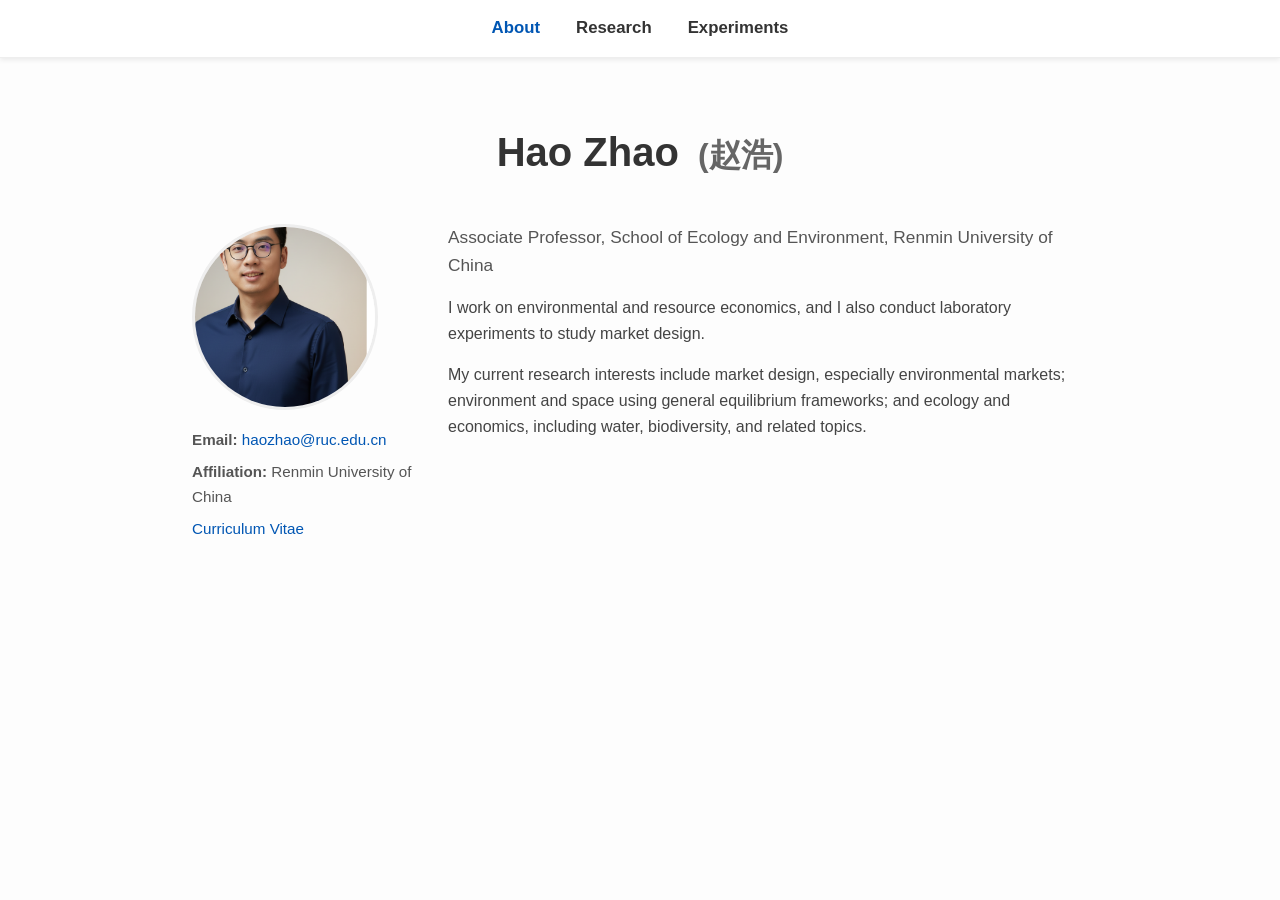
==== commit fb46f140: "Simplify site to clean three-page template" ====
--- a/index.html
+++ b/index.html
@@ -1,328 +1,48 @@
-<!doctype html>
+<!DOCTYPE html>
 <html lang="en">
-  <head>
-    <meta charset="UTF-8" />
-    <meta name="viewport" content="width=device-width, initial-scale=1.0" />
-    <title>Hao Zhao | Environmental and Experimental Economics</title>
-    <meta
-      name="description"
-      content="Hao Zhao is an associate professor at Renmin University of China working on environmental and resource economics, market design, and laboratory experiments."
-    />
-    <link rel="stylesheet" href="./assets/site.css" />
-  </head>
-  <body>
-    <div class="page-shell">
-      <header class="top-nav">
-        <a class="brand-lockup" href="./index.html" aria-current="page">
-          <span class="brand-name">Hao Zhao</span>
-          <span class="brand-subtitle">Environmental and Experimental Economics</span>
-        </a>
-        <nav class="nav-links" aria-label="Main navigation">
-          <a href="#about">About</a>
-          <a href="#research">Research</a>
-          <a href="#experiments">Experiments</a>
-          <a href="#contact">Contact</a>
-          <a class="nav-button" href="./research.html">Full Papers</a>
-        </nav>
-      </header>
+<head>
+    <meta charset="UTF-8">
+    <meta name="viewport" content="width=device-width, initial-scale=1.0">
+    <title>Hao Zhao - About</title>
+    <link rel="stylesheet" href="./assets/site.css">
+</head>
+<body>
+    <nav>
+        <div class="container nav-container">
+            <ul>
+                <li><a href="./index.html" class="active">About</a></li>
+                <li><a href="./research.html">Research</a></li>
+                <li><a href="./experiment.html">Experiments</a></li>
+            </ul>
+        </div>
+    </nav>
 
-      <main>
-        <section class="hero-grid" id="about">
-          <article class="hero-panel hero-copy">
-            <p class="eyebrow">Environmental and Experimental Economics</p>
-            <h1 class="hero-title">Hao Zhao <span>(赵浩)</span></h1>
-            <p class="hero-subtitle">
-              Associate Professor, School of Ecology and Environment, Renmin University of China
-            </p>
-            <p class="hero-lead">
-              I work on environmental and resource economics, with a parallel research program in
-              laboratory market design. My current projects study emissions trading, green innovation,
-              water markets, and the design of trading institutions under information and stock
-              externalities.
-            </p>
-            <div class="hero-actions">
-              <a class="button" href="./assets/files/Hao_Zhao_CV.pdf" target="_blank" rel="noreferrer"
-                >Download CV</a
-              >
-              <a class="button secondary" href="./research.html">Research</a>
-              <a class="button secondary" href="./experiment.html">Experiments</a>
+    <div class="container">
+        <header class="page-header">
+            <h1>Hao Zhao <span class="chinese-name">(赵浩)</span></h1>
+        </header>
+
+        <section id="about" class="content-section about-section">
+            <div class="profile-left">
+                <div class="profile-pic">
+                    <img src="./assets/images/hao-zhao.png" alt="Hao Zhao">
+                </div>
+                <div class="contact-info">
+                    <p><strong>Email:</strong> <a href="mailto:haozhao@ruc.edu.cn">haozhao@ruc.edu.cn</a></p>
+                    <p><strong>Affiliation:</strong> Renmin University of China</p>
+                    <p><a href="./assets/files/Hao_Zhao_CV.pdf" target="_blank" rel="noreferrer">Curriculum Vitae</a></p>
+                </div>
             </div>
-            <div class="detail-grid">
-              <article class="detail-card">
-                <span class="detail-label">Research areas</span>
-                <p>Environmental markets, market design, experimental economics, and ecology-economics.</p>
-              </article>
-              <article class="detail-card">
-                <span class="detail-label">Current methods</span>
-                <p>Applied microeconomics, general equilibrium tools, reduced-form empirical work, and lab experiments.</p>
-              </article>
-              <article class="detail-card">
-                <span class="detail-label">Affiliation</span>
-                <p>School of Ecology and Environment, Renmin University of China, Beijing.</p>
-              </article>
+            <div class="profile-right">
+                <p class="position">Associate Professor, School of Ecology and Environment, Renmin University of China</p>
+                <p class="main-text">
+                    I work on environmental and resource economics, and I also conduct laboratory experiments to study market design.
+                </p>
+                <p class="main-text">
+                    My current research interests include market design, especially environmental markets; environment and space using general equilibrium frameworks; and ecology and economics, including water, biodiversity, and related topics.
+                </p>
             </div>
-            <div class="hero-note">
-              <span class="detail-label">Current interests</span>
-              <p>
-                1. Market design with a focus on environmental markets. 2. Environment and space through
-                general equilibrium frameworks. 3. Ecology and economics, including water, biodiversity,
-                and related natural-resource questions.
-              </p>
-            </div>
-          </article>
-
-          <aside class="hero-panel profile-panel">
-            <div class="portrait-frame">
-              <img src="./assets/images/hao-zhao.png" alt="Portrait of Hao Zhao" />
-            </div>
-            <div class="profile-copy">
-              <p class="eyebrow">Current Focus</p>
-              <h2>Designing markets that remain efficient when environmental constraints matter.</h2>
-              <p>
-                My research interests include market design with a focus on environmental markets,
-                environment and space through general equilibrium frameworks, and ecology-and-economics
-                questions involving water, biodiversity, and natural systems.
-              </p>
-              <div class="tag-row" aria-label="Research themes">
-                <span class="tag">Market design</span>
-                <span class="tag">Environmental markets</span>
-                <span class="tag">Water economics</span>
-                <span class="tag">Lab experiments</span>
-              </div>
-            </div>
-          </aside>
         </section>
-
-        <section class="section" id="research">
-          <div class="section-head">
-            <div>
-              <p class="eyebrow">Selected Research</p>
-              <h2>Published work and ongoing projects</h2>
-            </div>
-            <a class="text-link" href="./research.html">View full list</a>
-          </div>
-          <div class="card-grid publication-grid">
-            <article class="paper-card">
-              <span class="paper-badge">Publication | 2019</span>
-              <h3>
-                Tick size, price grids and market performance: Stable matches as a model of market
-                dynamics and equilibrium
-              </h3>
-              <p class="paper-meta">
-                with
-                <a href="https://www.hss.caltech.edu/people/charles-r-plott" target="_blank" rel="noreferrer"
-                  >Charles Plott</a
-                >,
-                <a
-                  href="https://www.anderson.ucla.edu/faculty-and-research/finance/faculty/roll"
-                  target="_blank"
-                  rel="noreferrer"
-                  >Richard Roll</a
-                >, and Han Seo
-              </p>
-              <p class="paper-venue">Games and Economic Behavior</p>
-              <div class="paper-actions">
-                <a
-                  class="button small"
-                  href="./assets/files/tick-size-price-grids-and-market-performance.pdf"
-                  target="_blank"
-                  rel="noreferrer"
-                  >Local PDF</a
-                >
-                <a
-                  class="button small secondary"
-                  href="https://doi.org/10.1016/j.geb.2019.08.004"
-                  target="_blank"
-                  rel="noreferrer"
-                  >DOI</a
-                >
-              </div>
-            </article>
-
-            <article class="paper-card">
-              <span class="paper-badge">Publication | 2023</span>
-              <h3>Global Firms and Emissions</h3>
-              <p class="paper-meta">
-                with
-                <a href="https://www.lebow.drexel.edu/people/ohyunkwon" target="_blank" rel="noreferrer"
-                  >Ohyun Kwon</a
-                >
-                and Min Qiang Zhao
-              </p>
-              <p class="paper-venue">Journal of Environmental Economics and Management</p>
-              <div class="paper-actions">
-                <a
-                  class="button small"
-                  href="./assets/files/global-firms-and-emissions.pdf"
-                  target="_blank"
-                  rel="noreferrer"
-                  >Local PDF</a
-                >
-                <a
-                  class="button small secondary"
-                  href="https://doi.org/10.1016/j.jeem.2022.102772"
-                  target="_blank"
-                  rel="noreferrer"
-                  >DOI</a
-                >
-              </div>
-            </article>
-
-            <article class="paper-card">
-              <span class="paper-badge">Publication | 2024</span>
-              <h3>
-                Green Innovation through Trade: The Impact of European Union Emissions Trading Scheme on
-                Chinese Exporters
-              </h3>
-              <p class="paper-meta">
-                with
-                <a
-                  href="https://ae.ruc.edu.cn/home/People/Faculty/SortbyDepartment/ResearchInstituteofPeaceandDevelopmentEconomics/SDGandDevelopmentStrategiesandAidsofLessDevelopedAreas/liuyinanP/index.htm"
-                  target="_blank"
-                  rel="noreferrer"
-                  >Yinan Liu</a
-                >
-                and Peiyao Lv
-              </p>
-              <p class="paper-venue">Journal of International Money and Finance</p>
-              <div class="paper-actions">
-                <a
-                  class="button small secondary"
-                  href="https://doi.org/10.1016/j.jimonfin.2024.103215"
-                  target="_blank"
-                  rel="noreferrer"
-                  >Journal Page</a
-                >
-              </div>
-            </article>
-
-            <article class="paper-card">
-              <span class="paper-badge">Publication | 2025</span>
-              <h3>
-                Vote and Trade: An Efficient Mechanism for Common-Pool Resource Management with Stock
-                Externalities
-              </h3>
-              <p class="paper-meta">
-                with
-                <a href="https://www.chapman.edu/our-faculty/david-porter.aspx" target="_blank" rel="noreferrer"
-                  >David Porter</a
-                >
-              </p>
-              <p class="paper-venue">Journal of Public Economics</p>
-              <div class="paper-actions">
-                <a
-                  class="button small secondary"
-                  href="https://doi.org/10.1016/j.jpubeco.2025.105448"
-                  target="_blank"
-                  rel="noreferrer"
-                  >Journal Page</a
-                >
-              </div>
-            </article>
-          </div>
-        </section>
-
-        <section class="section">
-          <div class="section-head">
-            <div>
-              <p class="eyebrow">Collaborators</p>
-              <h2>Recent coauthors</h2>
-            </div>
-          </div>
-          <div class="coauthor-grid">
-            <a class="coauthor-pill" href="https://www.hss.caltech.edu/people/charles-r-plott" target="_blank" rel="noreferrer"
-              >Charles Plott</a
-            >
-            <a
-              class="coauthor-pill"
-              href="https://www.anderson.ucla.edu/faculty-and-research/finance/faculty/roll"
-              target="_blank"
-              rel="noreferrer"
-              >Richard Roll</a
-            >
-            <a class="coauthor-pill" href="https://www.lebow.drexel.edu/people/ohyunkwon" target="_blank" rel="noreferrer"
-              >Ohyun Kwon</a
-            >
-            <a
-              class="coauthor-pill"
-              href="https://ae.ruc.edu.cn/home/People/Faculty/SortbyDepartment/ResearchInstituteofPeaceandDevelopmentEconomics/SDGandDevelopmentStrategiesandAidsofLessDevelopedAreas/liuyinanP/index.htm"
-              target="_blank"
-              rel="noreferrer"
-              >Yinan Liu</a
-            >
-            <a class="coauthor-pill" href="https://www.chapman.edu/our-faculty/david-porter.aspx" target="_blank" rel="noreferrer"
-              >David Porter</a
-            >
-            <a class="coauthor-pill" href="https://www.chapman.edu/our-faculty/stephen-rassenti.aspx" target="_blank" rel="noreferrer"
-              >Stephen Rassenti</a
-            >
-            <a class="coauthor-pill" href="https://see.ruc.edu.cn/en/Faculty/DepartmentofEcologicalandEnvironmentalEconomics/index.htm" target="_blank" rel="noreferrer"
-              >Yazhen Gong</a
-            >
-          </div>
-        </section>
-
-        <section class="section" id="experiments">
-          <div class="section-head">
-            <div>
-              <p class="eyebrow">Experiments</p>
-              <h2>Classroom market design experiments</h2>
-            </div>
-            <a class="text-link" href="./experiment.html">Open experiment page</a>
-          </div>
-          <article class="feature-panel">
-            <div class="feature-copy">
-              <span class="paper-badge">Current experiment</span>
-              <h3>DCA Experiments</h3>
-              <p>
-                The current experiment program studies token reallocation under three market institutions:
-                a uniform-price consignment auction, a continuous double auction, and a two-sided
-                consignment auction with a clinching mechanism.
-              </p>
-              <p>
-                Students log in with a subject ID and passcode, read the experiment introduction, complete
-                the quiz, and then enter repeated trading rounds. The experiment page provides the current
-                access instructions and student login entry point.
-              </p>
-            </div>
-            <div class="feature-actions">
-              <a class="button" href="./experiment.html">Experiment Details</a>
-              <a class="button secondary" href="./research.html">Related Research</a>
-            </div>
-          </article>
-        </section>
-
-        <section class="section" id="contact">
-          <div class="section-head">
-            <div>
-              <p class="eyebrow">Contact</p>
-              <h2>Get in touch</h2>
-            </div>
-          </div>
-          <div class="contact-grid">
-            <article class="contact-card">
-              <span class="detail-label">Email</span>
-              <a class="contact-link" href="mailto:haozhao@ruc.edu.cn">haozhao@ruc.edu.cn</a>
-            </article>
-            <article class="contact-card">
-              <span class="detail-label">Institution</span>
-              <p>School of Ecology and Environment, Renmin University of China</p>
-            </article>
-            <article class="contact-card">
-              <span class="detail-label">Materials</span>
-              <p>
-                Selected paper files and the current CV are hosted directly on this site for stable access.
-              </p>
-            </article>
-          </div>
-        </section>
-      </main>
-
-      <footer class="site-footer">
-        <p><span id="current-year"></span> Hao Zhao. Hosted on GitHub Pages.</p>
-      </footer>
     </div>
-
-    <script src="./assets/site.js"></script>
-  </body>
+</body>
 </html>
--- a/assets/site.css
+++ b/assets/site.css
@@ -1,667 +1,271 @@
-:root {
-  --bg: #efe8dc;
-  --bg-deep: #e4dac8;
-  --surface: rgba(255, 251, 244, 0.94);
-  --surface-strong: #fffdf8;
-  --ink: #163140;
-  --muted: #5a6d78;
-  --line: rgba(22, 49, 64, 0.12);
-  --accent: #0e6c68;
-  --accent-strong: #0a5956;
-  --warm: #b86e31;
-  --shadow: 0 24px 60px rgba(23, 40, 54, 0.12);
-  --shadow-soft: 0 14px 30px rgba(23, 40, 54, 0.08);
-  --radius-xl: 32px;
-  --radius-lg: 24px;
-  --radius-md: 18px;
-}
-
-* {
-  box-sizing: border-box;
-}
-
-html {
-  scroll-behavior: smooth;
-}
-
 body {
-  margin: 0;
-  color: var(--ink);
-  background:
-    radial-gradient(circle at top left, rgba(184, 110, 49, 0.12), transparent 24%),
-    radial-gradient(circle at top right, rgba(14, 108, 104, 0.18), transparent 28%),
-    linear-gradient(180deg, #f7f2e8 0%, var(--bg) 48%, #ece5d9 100%);
-  font-family: Aptos, "Segoe UI", Tahoma, sans-serif;
-  line-height: 1.6;
-}
-
-body::before,
-body::after {
-  content: "";
-  position: fixed;
-  pointer-events: none;
-  z-index: 0;
-  filter: blur(18px);
-}
-
-body::before {
-  top: 10%;
-  right: -80px;
-  width: 240px;
-  height: 240px;
-  border-radius: 50%;
-  background: rgba(14, 108, 104, 0.12);
-}
-
-body::after {
-  bottom: 12%;
-  left: -100px;
-  width: 280px;
-  height: 280px;
-  border-radius: 50%;
-  background: rgba(184, 110, 49, 0.1);
-}
-
-img {
-  display: block;
-  max-width: 100%;
-}
-
-a {
-  color: inherit;
-  text-decoration-thickness: 0.08em;
-  text-underline-offset: 0.18em;
-}
-
-p {
-  margin: 0;
-}
-
-h1,
-h2,
-h3 {
-  margin: 0;
-  font-family: "Palatino Linotype", "Book Antiqua", Georgia, serif;
-  line-height: 1.1;
-}
-
-.page-shell {
-  position: relative;
-  z-index: 1;
-  width: min(1180px, calc(100vw - 32px));
-  margin: 0 auto;
-  padding-bottom: 72px;
-}
-
-.top-nav {
-  position: sticky;
-  top: 14px;
-  z-index: 20;
-  display: flex;
-  justify-content: space-between;
-  align-items: center;
-  gap: 18px;
-  margin: 18px 0 34px;
-  padding: 14px 18px;
-  border: 1px solid rgba(255, 255, 255, 0.55);
-  border-radius: 999px;
-  background: rgba(255, 250, 242, 0.82);
-  backdrop-filter: blur(18px);
-  box-shadow: var(--shadow-soft);
-}
-
-.brand-lockup {
-  display: grid;
-  gap: 2px;
-  text-decoration: none;
-}
-
-.brand-name {
-  font-size: 1.08rem;
-  font-weight: 800;
-  letter-spacing: 0.04em;
-  text-transform: uppercase;
-}
-
-.brand-subtitle {
-  color: var(--muted);
-  font-size: 0.82rem;
-}
-
-.nav-links {
-  display: flex;
-  flex-wrap: wrap;
-  align-items: center;
-  justify-content: flex-end;
-  gap: 10px;
-}
-
-.nav-links a {
-  padding: 10px 14px;
-  border-radius: 999px;
-  color: var(--muted);
-  text-decoration: none;
-  transition:
-    background 0.2s ease,
-    color 0.2s ease,
-    transform 0.2s ease;
-}
-
-.nav-links a:hover,
-.nav-links a:focus-visible {
-  color: var(--ink);
-  background: rgba(255, 255, 255, 0.72);
-  transform: translateY(-1px);
-}
-
-.nav-links a[aria-current="page"] {
-  color: var(--ink);
-  background: rgba(14, 108, 104, 0.1);
-  font-weight: 700;
-}
-
-.nav-button {
-  border: 1px solid rgba(14, 108, 104, 0.2);
-  color: var(--accent-strong) !important;
-  background: rgba(255, 255, 255, 0.72);
-  font-weight: 700;
-}
-
-.hero-grid,
-.subhero-grid {
-  display: grid;
-  gap: 24px;
-  margin-bottom: 30px;
-}
-
-.hero-grid {
-  grid-template-columns: minmax(0, 1.25fr) minmax(300px, 0.82fr);
-}
-
-.subhero-grid {
-  grid-template-columns: minmax(0, 1.22fr) minmax(280px, 0.78fr);
-}
-
-.hero-panel,
-.feature-panel,
-.contact-card,
-.paper-card,
-.info-card,
-.step-card,
-.detail-card,
-.live-access-card,
-.sidebar-note {
-  border: 1px solid var(--line);
-  border-radius: var(--radius-xl);
-  background: var(--surface);
-  box-shadow: var(--shadow);
-}
-
-.hero-copy,
-.profile-panel,
-.sidebar-note,
-.feature-panel,
-.contact-card,
-.paper-card,
-.info-card,
-.step-card,
-.live-access-card {
-  padding: 28px;
-}
-
-.eyebrow {
-  margin-bottom: 12px;
-  color: var(--accent);
-  font-size: 0.78rem;
-  font-weight: 800;
-  letter-spacing: 0.18em;
-  text-transform: uppercase;
-}
-
-.hero-title {
-  font-size: clamp(2.8rem, 5vw, 4.8rem);
-  letter-spacing: -0.04em;
-}
-
-.hero-title span {
-  color: var(--warm);
-}
-
-.hero-subtitle {
-  margin-top: 12px;
-  color: var(--ink);
-  font-size: 1.05rem;
-  font-weight: 700;
-}
-
-.hero-lead {
-  margin-top: 18px;
-  max-width: 720px;
-  color: var(--muted);
-  font-size: 1.06rem;
-}
-
-.hero-actions,
-.paper-actions,
-.tag-row {
-  display: flex;
-  flex-wrap: wrap;
-  gap: 12px;
-}
-
-.hero-actions {
-  margin-top: 24px;
-}
-
-.button {
-  display: inline-flex;
-  align-items: center;
-  justify-content: center;
-  min-height: 46px;
-  padding: 0 20px;
-  border-radius: 999px;
-  border: 1px solid transparent;
-  background: var(--accent);
-  color: #fff;
-  font-weight: 700;
-  text-decoration: none;
-  transition:
-    transform 0.2s ease,
-    box-shadow 0.2s ease,
-    background 0.2s ease;
-}
-
-.button:hover,
-.button:focus-visible {
-  transform: translateY(-1px);
-  box-shadow: 0 14px 24px rgba(14, 108, 104, 0.24);
-  background: var(--accent-strong);
-}
-
-.button.secondary {
-  background: transparent;
-  color: var(--accent-strong);
-  border-color: rgba(14, 108, 104, 0.22);
-  box-shadow: none;
-}
-
-.button.secondary:hover,
-.button.secondary:focus-visible {
-  background: rgba(14, 108, 104, 0.08);
-}
-
-.button.small {
-  min-height: 40px;
-  padding: 0 16px;
-  font-size: 0.92rem;
-}
-
-.text-link {
-  color: var(--accent-strong);
-  font-weight: 700;
-  text-decoration: none;
-}
-
-.detail-grid {
-  display: grid;
-  grid-template-columns: repeat(3, minmax(0, 1fr));
-  gap: 14px;
-  margin-top: 26px;
-}
-
-.hero-note {
-  margin-top: 16px;
-  padding: 18px 20px;
-  border: 1px solid var(--line);
-  border-radius: var(--radius-md);
-  background: linear-gradient(180deg, rgba(14, 108, 104, 0.06), rgba(255, 255, 255, 0.9));
-}
-
-.detail-card {
-  padding: 18px;
-  border-radius: var(--radius-md);
-  background: linear-gradient(180deg, rgba(255, 255, 255, 0.8), rgba(250, 246, 239, 0.95));
-  box-shadow: none;
-}
-
-.detail-label {
-  display: inline-block;
-  margin-bottom: 10px;
-  color: var(--accent-strong);
-  font-size: 0.8rem;
-  font-weight: 800;
-  letter-spacing: 0.12em;
-  text-transform: uppercase;
-}
-
-.profile-panel {
-  display: grid;
-  gap: 18px;
-  align-content: start;
-  background:
-    linear-gradient(180deg, rgba(14, 108, 104, 0.08), rgba(255, 255, 255, 0.92)),
-    var(--surface);
-}
-
-.portrait-frame {
-  overflow: hidden;
-  border-radius: 26px;
-  background: #ded6c8;
-  min-height: 420px;
-}
-
-.portrait-frame img {
-  width: 100%;
-  height: 100%;
-  object-fit: cover;
-}
-
-.profile-copy {
-  display: grid;
-  gap: 14px;
-}
-
-.profile-copy h2 {
-  font-size: 2rem;
-}
-
-.tag {
-  padding: 8px 12px;
-  border-radius: 999px;
-  background: rgba(255, 255, 255, 0.9);
-  color: var(--accent-strong);
-  font-size: 0.9rem;
-  font-weight: 700;
-}
-
-.section,
-.section-block {
-  margin-top: 36px;
-}
-
-.section-head {
-  display: flex;
-  justify-content: space-between;
-  align-items: end;
-  gap: 20px;
-  margin-bottom: 18px;
-}
-
-.section-head h2 {
-  font-size: clamp(2rem, 3vw, 3rem);
-}
-
-.card-grid,
-.paper-grid,
-.contact-grid,
-.coauthor-grid,
-.step-grid {
-  display: grid;
-  gap: 18px;
-}
-
-.publication-grid {
-  grid-template-columns: repeat(2, minmax(0, 1fr));
-}
-
-.paper-grid {
-  grid-template-columns: repeat(2, minmax(0, 1fr));
-}
-
-.paper-grid.single-column {
-  grid-template-columns: 1fr;
-}
-
-.paper-card,
-.info-card,
-.step-card,
-.contact-card {
-  position: relative;
-  overflow: hidden;
-}
-
-.paper-card::before,
-.info-card::before,
-.contact-card::before,
-.step-card::before,
-.feature-panel::before,
-.live-access-card::before {
-  content: "";
-  position: absolute;
-  inset: 0 auto auto 0;
-  width: 100%;
-  height: 4px;
-  background: linear-gradient(90deg, var(--accent), var(--warm));
-}
-
-.paper-badge {
-  display: inline-flex;
-  align-items: center;
-  width: fit-content;
-  padding: 6px 12px;
-  border-radius: 999px;
-  background: rgba(14, 108, 104, 0.1);
-  color: var(--accent-strong);
-  font-size: 0.84rem;
-  font-weight: 800;
-}
-
-.paper-card h3,
-.info-card h3,
-.step-card h3,
-.feature-panel h3 {
-  margin-top: 14px;
-  font-size: 1.45rem;
-}
-
-.paper-meta,
-.paper-venue,
-.info-card p,
-.step-card p,
-.contact-card p,
-.sidebar-note p,
-.feature-panel p,
-.detail-card p {
-  color: var(--muted);
-}
-
-.paper-meta {
-  margin-top: 12px;
-}
-
-.paper-meta a {
-  color: var(--accent-strong);
-}
-
-.paper-venue {
-  margin-top: 8px;
-  font-style: italic;
-}
-
-.paper-actions {
-  margin-top: 18px;
-}
-
-.coauthor-grid {
-  grid-template-columns: repeat(auto-fit, minmax(180px, 1fr));
-}
-
-.coauthor-pill {
-  display: inline-flex;
-  align-items: center;
-  justify-content: center;
-  min-height: 64px;
-  padding: 0 18px;
-  border: 1px solid var(--line);
-  border-radius: 999px;
-  background: rgba(255, 253, 248, 0.9);
-  box-shadow: var(--shadow-soft);
-  color: var(--ink);
-  font-weight: 700;
-  text-align: center;
-  text-decoration: none;
-  transition:
-    transform 0.2s ease,
-    border-color 0.2s ease;
-}
-
-.coauthor-pill:hover,
-.coauthor-pill:focus-visible {
-  transform: translateY(-2px);
-  border-color: rgba(14, 108, 104, 0.32);
-}
-
-.feature-panel {
-  display: flex;
-  justify-content: space-between;
-  align-items: center;
-  gap: 22px;
-  background:
-    linear-gradient(130deg, rgba(14, 108, 104, 0.08), rgba(255, 255, 255, 0)),
-    var(--surface);
-}
-
-.feature-copy {
-  max-width: 760px;
-}
-
-.feature-actions {
-  display: grid;
-  gap: 10px;
-  justify-items: end;
-}
-
-.contact-grid {
-  grid-template-columns: repeat(3, minmax(0, 1fr));
-}
-
-.contact-link {
-  color: var(--accent-strong);
-  font-weight: 700;
-}
-
-.stack-layout {
-  display: grid;
-  gap: 12px;
-}
-
-.sidebar-note {
-  align-content: start;
-}
-
-.experiment-grid {
-  grid-template-columns: repeat(3, minmax(0, 1fr));
-}
-
-.step-grid {
-  grid-template-columns: repeat(5, minmax(0, 1fr));
-}
-
-.step-card {
-  padding-top: 56px;
-}
-
-.step-number {
-  position: absolute;
-  top: 18px;
-  left: 28px;
-  color: var(--warm);
-  font-size: 1.6rem;
-  font-weight: 800;
-}
-
-.live-access-card {
-  min-height: 170px;
-  display: grid;
-  align-content: center;
-  gap: 14px;
-}
-
-.live-status {
-  display: grid;
-  gap: 12px;
-}
-
-.live-status p {
-  color: var(--muted);
-}
-
-.site-footer {
-  margin-top: 48px;
-  padding: 20px 0 0;
-  color: var(--muted);
-  text-align: center;
-}
-
-@media (max-width: 1080px) {
-  .hero-grid,
-  .subhero-grid,
-  .experiment-grid,
-  .step-grid,
-  .contact-grid,
-  .publication-grid,
-  .paper-grid {
-    grid-template-columns: 1fr;
-  }
-
-  .detail-grid {
-    grid-template-columns: 1fr;
-  }
-
-  .feature-panel {
-    flex-direction: column;
+    font-family: Arial, sans-serif;
+    line-height: 1.6;
+    margin: 0;
+    padding-top: 80px;
+    background: #fdfdfd;
+    color: #333;
+}
+
+.container {
+    width: 70%;
+    max-width: 960px;
+    margin: auto;
+    overflow: hidden;
+    padding: 20px 0;
+}
+
+.page-header {
+    text-align: center;
+    padding: 20px 0 10px;
+    margin-bottom: 10px;
+}
+
+.page-header h1 {
+    margin: 0;
+    color: #333;
+    font-size: 2.5em;
+    font-weight: 600;
+}
+
+.page-header h1 .chinese-name {
+    font-size: 0.8em;
+    margin-left: 8px;
+    color: #666;
+}
+
+nav {
+    background: #ffffff;
+    color: #333;
+    text-align: center;
+    padding: 15px 0;
+    border-bottom: 1px solid #eee;
+    position: fixed;
+    top: 0;
+    width: 100%;
+    z-index: 1000;
+    box-shadow: 0 2px 5px rgba(0, 0, 0, 0.08);
+}
+
+.nav-container {
+    padding: 0;
+}
+
+nav ul {
+    padding: 0;
+    list-style: none;
+    display: flex;
+    justify-content: center;
+    flex-wrap: wrap;
+    margin: 0;
+}
+
+nav ul li {
+    margin: 0 18px;
+}
+
+nav a {
+    color: #333;
+    text-decoration: none;
+    font-weight: bold;
+    font-size: 1.05em;
+}
+
+nav a:hover,
+nav a.active {
+    color: #0056b3;
+}
+
+.about-section {
+    display: flex;
     align-items: flex-start;
-  }
-
-  .feature-actions {
-    justify-items: start;
-  }
-}
-
-@media (max-width: 820px) {
-  .top-nav {
-    position: static;
-    border-radius: 28px;
-    align-items: flex-start;
-    flex-direction: column;
-  }
-
-  .nav-links {
-    justify-content: flex-start;
-  }
-
-  .hero-copy,
-  .profile-panel,
-  .sidebar-note,
-  .feature-panel,
-  .contact-card,
-  .paper-card,
-  .info-card,
-  .step-card,
-  .live-access-card {
-    padding: 22px;
-  }
-
-  .hero-title {
-    font-size: clamp(2.35rem, 10vw, 3.6rem);
-  }
-
-  .section-head {
-    align-items: flex-start;
-    flex-direction: column;
-  }
-}
-
-@media (max-width: 560px) {
-  .page-shell {
-    width: min(100vw - 18px, 100%);
-  }
-
-  .portrait-frame {
-    min-height: 320px;
-  }
-
-  .nav-links a {
-    padding: 8px 10px;
-  }
-}
+    gap: 36px;
+    padding: 20px 0;
+}
+
+.profile-left {
+    flex: 0 0 220px;
+}
+
+.profile-pic {
+    width: 180px;
+    height: 180px;
+    border: 3px solid #eee;
+    border-radius: 50%;
+    overflow: hidden;
+}
+
+.profile-pic img {
+    width: 100%;
+    height: 100%;
+    object-fit: cover;
+}
+
+.contact-info {
+    margin-top: 18px;
+    font-size: 0.95em;
+    color: #555;
+}
+
+.contact-info p {
+    margin: 0 0 8px 0;
+}
+
+.contact-info a {
+    color: #0056b3;
+    text-decoration: none;
+}
+
+.contact-info a:hover {
+    text-decoration: underline;
+}
+
+.profile-right {
+    flex-grow: 1;
+}
+
+.position {
+    margin-top: 0;
+    margin-bottom: 16px;
+    font-size: 1.08em;
+    color: #555;
+}
+
+.main-text {
+    margin: 0 0 16px 0;
+    color: #444;
+}
+
+.content-card {
+    padding: 30px;
+    margin-bottom: 28px;
+    background: #ffffff;
+    border-radius: 8px;
+    box-shadow: 0 4px 8px rgba(0, 0, 0, 0.08);
+    border: 1px solid #e0e0e0;
+}
+
+.content-card h2 {
+    color: #0056b3;
+    border-bottom: 2px solid #0056b3;
+    padding-bottom: 10px;
+    margin-top: 0;
+    margin-bottom: 24px;
+    font-size: 2em;
+}
+
+.publication-list {
+    list-style: none;
+    padding: 0;
+    margin: 0;
+}
+
+.publication-list li {
+    margin-bottom: 20px;
+}
+
+.publication-list li:last-child {
+    margin-bottom: 0;
+}
+
+.publication-list strong,
+.publication-list span {
+    display: block;
+}
+
+.publication-list strong {
+    font-weight: 700;
+    margin-bottom: 4px;
+}
+
+.publication-list strong a {
+    color: #333;
+    text-decoration: none;
+}
+
+.publication-list strong a:hover {
+    color: #0056b3;
+    text-decoration: underline;
+}
+
+.publication-list span {
+    color: #555;
+}
+
+.experiment-list {
+    display: grid;
+    gap: 16px;
+}
+
+.experiment-item {
+    display: grid;
+    grid-template-columns: 140px 1fr auto;
+    gap: 16px;
+    align-items: center;
+    padding: 14px 0;
+    border-bottom: 1px solid #eee;
+}
+
+.experiment-item:last-child {
+    border-bottom: none;
+}
+
+.experiment-id {
+    font-weight: bold;
+    color: #0056b3;
+}
+
+.experiment-title {
+    font-weight: 600;
+}
+
+.experiment-link {
+    color: #0056b3;
+    text-decoration: none;
+    font-weight: bold;
+}
+
+.experiment-link:hover {
+    text-decoration: underline;
+}
+
+.experiment-link.disabled {
+    color: #777;
+    cursor: default;
+}
+
+.empty-note {
+    color: #666;
+}
+
+@media (max-width: 768px) {
+    body {
+        padding-top: 74px;
+    }
+
+    .container {
+        width: 88%;
+    }
+
+    .about-section {
+        flex-direction: column;
+        gap: 24px;
+    }
+
+    .profile-left {
+        flex: none;
+    }
+
+    .experiment-item {
+        grid-template-columns: 1fr;
+        gap: 8px;
+    }
+
+    .content-card {
+        padding: 22px;
+    }
+
+    .content-card h2 {
+        font-size: 1.7em;
+    }
+}
